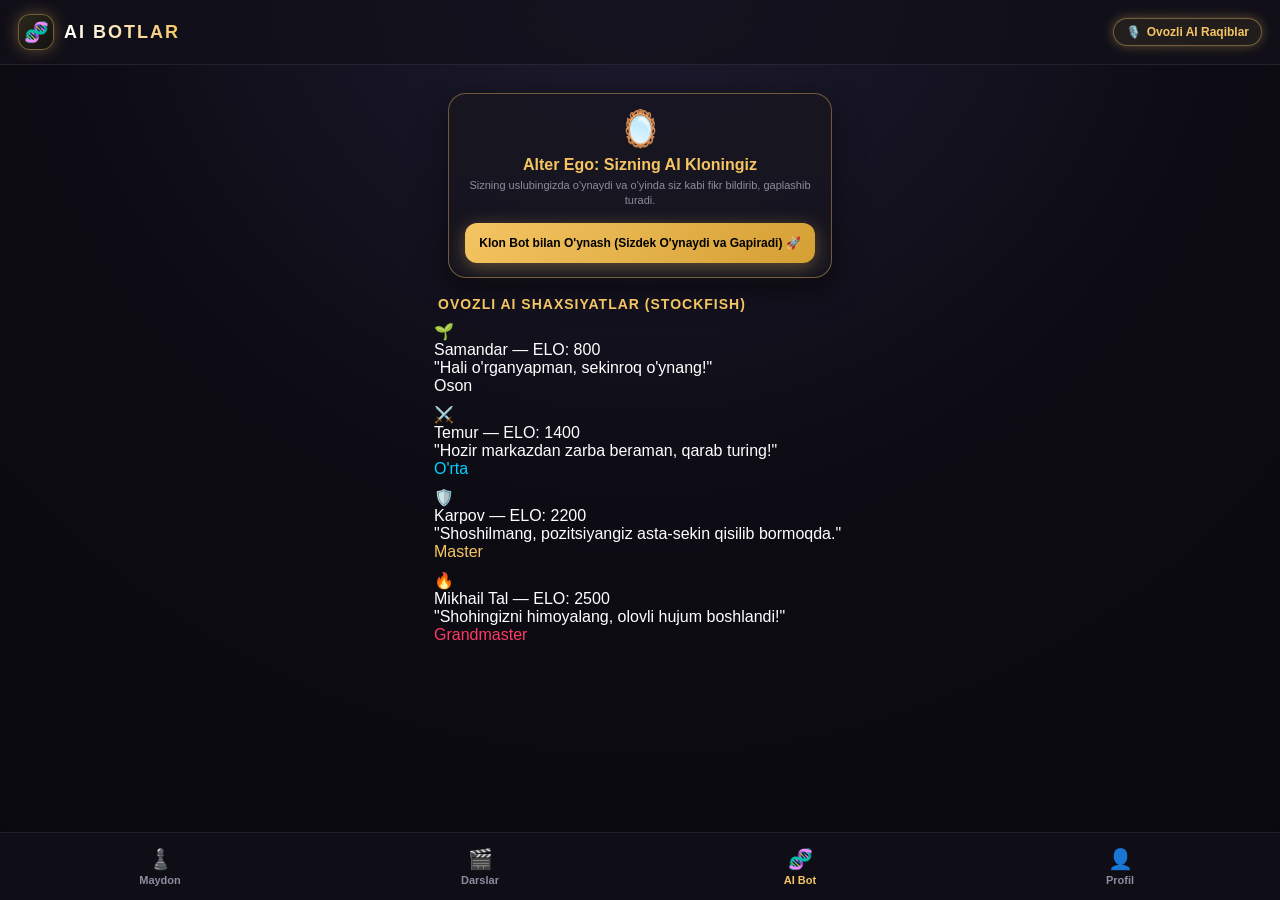
==== alterego.html @ b19a42cc "Create alterego.html" ====
<!DOCTYPE html>
<html lang="uz">
<head>
  <meta charset="UTF-8">
  <meta name="viewport" content="width=device-width, initial-scale=1.0, maximum-scale=1.0, user-scalable=no">
  <title>AALTEEER - Gapiruvchi AI Botlar & Alter Ego</title>
  <link rel="stylesheet" href="style.css">
  <script src="https://code.jquery.com/jquery-3.6.0.min.js"></script>
  <script src="https://telegram.org/js/telegram-web-app.js"></script>
</head>
<body>

  <!-- Top Glass Header -->
  <div class="top-header">
    <div class="brand-box">
      <div class="brand-logo">🧬</div>
      <div class="brand-title">AI BOTLAR</div>
    </div>
    <div class="header-actions">
      <div class="user-badge" id="botTierBadge">
        <span>🎙️</span> <span>Ovozli AI Raqiblar</span>
      </div>
    </div>
  </div>

  <div style="max-width:440px; margin:0 auto; padding:14px;">
    
    <!-- Alter Ego Shaxsiy Bot Klonlash -->
    <div class="skills-card" style="text-align:center; border-color:var(--border-gold);">
      <div style="font-size:36px; margin-bottom:6px;">🪞</div>
      <h3 style="font-size:16px; color:var(--accent-gold); margin-bottom:4px;">Alter Ego: Sizning AI Kloningiz</h3>
      <p style="font-size:11px; color:var(--text-muted); line-height:1.4; margin-bottom:14px;">
        Sizning uslubingizda o'ynaydi va o'yinda siz kabi fikr bildirib, gaplashib turadi.
      </p>
      <button class="btn btn-gold" style="width:100%;" onclick="activateCloneBot()">
        Klon Bot bilan O'ynash (Sizdek O'ynaydi va Gapiradi) 🚀
      </button>
    </div>

    <!-- AI Botlar Ro'yxati -->
    <h3 style="font-size:14px; font-weight:800; color:var(--accent-gold); margin:18px 0 10px 4px; text-transform:uppercase; letter-spacing:1px;">
      Ovozli AI Shaxsiyatlar (Stockfish)
    </h3>

    <!-- Bot 1: Boshlang'ich -->
    <div class="duo-node active-lesson" style="margin-bottom:10px;" onclick="selectVoiceBot('🌱', 'Samandar (Boshlang\'ich)', 800, 3, 'beginner', 'Siz bilan do\'stona o\'rganadi va sodda gapiradi.')">
      <div class="node-left">
        <div class="node-icon">🌱</div>
        <div>
          <div class="node-title">Samandar — ELO: 800</div>
          <div class="node-sub">"Hali o'rganyapman, sekinroq o'ynang!"</div>
        </div>
      </div>
      <span class="node-status-badge">Oson</span>
    </div>

    <!-- Bot 2: Havaskor -->
    <div class="duo-node active-lesson" style="margin-bottom:10px;" onclick="selectVoiceBot('⚔️', 'Temur (Hujumchi Havaskor)', 1400, 6, 'balanced', 'Hujum qilganda maxtanadi, xato qilsa afsuslanadi.')">
      <div class="node-left">
        <div class="node-icon">⚔️</div>
        <div>
          <div class="node-title">Temur — ELO: 1400</div>
          <div class="node-sub">"Hozir markazdan zarba beraman, qarab turing!"</div>
        </div>
      </div>
      <span class="node-status-badge" style="color:var(--accent-cyan);">O'rta</span>
    </div>

    <!-- Bot 3: Karpov (Pozitsion Master) -->
    <div class="duo-node active-lesson" style="margin-bottom:10px;" onclick="selectVoiceBot('🛡️', 'Anatoly Karpov (Pozitsion)', 2200, 10, 'solid', 'Juda xotirjam va sovuqqon gapiradi.')">
      <div class="node-left">
        <div class="node-icon">🛡️</div>
        <div>
          <div class="node-title">Karpov — ELO: 2200</div>
          <div class="node-sub">"Shoshilmang, pozitsiyangiz asta-sekin qisilib bormoqda."</div>
        </div>
      </div>
      <span class="node-status-badge" style="color:var(--accent-gold);">Master</span>
    </div>

    <!-- Bot 4: Tal (Tajovuzkor Grandmaster) -->
    <div class="duo-node active-lesson" style="margin-bottom:10px;" onclick="selectVoiceBot('🔥', 'Mikhail Tal (Tajovuzkor GM)', 2500, 14, 'aggressive', 'Qurbonliklar qiladi va sizni jangga chorlab gapiradi.')">
      <div class="node-left">
        <div class="node-icon">🔥</div>
        <div>
          <div class="node-title">Mikhail Tal — ELO: 2500</div>
          <div class="node-sub">"Shohingizni himoyalang, olovli hujum boshlandi!"</div>
        </div>
      </div>
      <span class="node-status-badge" style="color:var(--accent-red);">Grandmaster</span>
    </div>

  </div>

  <!-- Bottom Navigation -->
  <div class="bottom-navbar">
    <a href="index.html" class="nav-item">
      <span class="nav-icon">♟️</span>
      <span>Maydon</span>
    </a>
    <a href="lessons.html" class="nav-item">
      <span class="nav-icon">🎬</span>
      <span>Darslar</span>
    </a>
    <a href="alterego.html" class="nav-item active">
      <span class="nav-icon">🧬</span>
      <span>AI Bot</span>
    </a>
    <a href="auth.html" class="nav-item">
      <span class="nav-icon">👤</span>
      <span>Profil</span>
    </a>
  </div>

  <script>
    function selectVoiceBot(avatar, name, elo, depth, personality, desc) {
      const botConfig = {
        avatar: avatar,
        name: name,
        elo: elo,
        depth: depth,
        personality: personality,
        desc: desc
      };
      localStorage.setItem('aalteeer_selected_bot', JSON.stringify(botConfig));
      alert(`🤖 Tanlandi: ${name}\nO'yinda bu bot siz bilan o'zbekcha gaplashib o'ynaydi!`);
      window.location.href = 'index.html';
    }

    function activateCloneBot() {
      const user = JSON.parse(localStorage.getItem('aalteeer_user') || '{}');
      const userName = user.name || "Bekzod";
      const cloneConfig = {
        avatar: "🪞",
        name: `${userName} (AI Alter Ego)`,
        elo: 2300,
        depth: 11,
        personality: 'clone',
        desc: "Sizning shaxsiy o'yin va so'zlashuv uslubingizdagi bot."
      };
      localStorage.setItem('aalteeer_selected_bot', JSON.stringify(cloneConfig));
      alert(`🧬 Sizning shaxsiy AI botingiz faollashdi!`);
      window.location.href = 'index.html';
    }
  </script>
</body>
</html>
---- style.css ----
:root {
  --bg-main: #0a090e;
  --bg-surface: #14131b;
  --bg-card: rgba(23, 22, 32, 0.85);
  --bg-glass: rgba(18, 17, 26, 0.75);
  
  --accent-gold: #f5c563;
  --accent-gold-glow: rgba(245, 197, 99, 0.35);
  --accent-cyan: #00d2ff;
  --accent-cyan-glow: rgba(0, 210, 255, 0.3);
  --accent-green: #00f2aa;
  --accent-red: #ff3864;
  
  --text-main: #ffffff;
  --text-muted: #8e8c9f;
  --border-glass: rgba(255, 255, 255, 0.08);
  --border-gold: rgba(245, 197, 99, 0.4);
}

* {
  box-sizing: border-box;
  margin: 0;
  padding: 0;
  font-family: -apple-system, BlinkMacSystemFont, 'SF Pro Display', 'Segoe UI', Roboto, sans-serif;
  user-select: none;
  -webkit-tap-highlight-color: transparent;
}

body {
  background: radial-gradient(circle at 50% -10%, #201d33 0%, #0d0c14 50%, var(--bg-main) 100%);
  color: var(--text-main);
  min-height: 100vh;
  padding-bottom: 90px;
  overflow-x: hidden;
}

/* Luxury Glass Header */
.top-header {
  position: sticky;
  top: 0;
  z-index: 100;
  background: var(--bg-glass);
  backdrop-filter: blur(20px);
  -webkit-backdrop-filter: blur(20px);
  padding: 14px 18px;
  display: flex;
  justify-content: space-between;
  align-items: center;
  border-bottom: 1px solid var(--border-glass);
}

.brand-box {
  display: flex;
  align-items: center;
  gap: 10px;
}

.brand-logo {
  width: 36px;
  height: 36px;
  background: linear-gradient(135deg, #2b271d, #141310);
  border: 1px solid var(--border-gold);
  border-radius: 12px;
  display: flex;
  align-items: center;
  justify-content: center;
  font-size: 20px;
  box-shadow: 0 0 16px var(--accent-gold-glow);
}

.brand-title {
  font-size: 18px;
  font-weight: 900;
  letter-spacing: 2px;
  background: linear-gradient(90deg, #ffffff, var(--accent-gold));
  -webkit-background-clip: text;
  -webkit-text-fill-color: transparent;
}

.user-badge {
  background: rgba(245, 197, 99, 0.08);
  border: 1px solid var(--border-gold);
  padding: 6px 12px;
  border-radius: 20px;
  font-size: 12px;
  font-weight: 700;
  color: var(--accent-gold);
  display: flex;
  align-items: center;
  gap: 6px;
  box-shadow: 0 0 12px var(--accent-gold-glow);
  cursor: pointer;
  text-decoration: none;
}

/* Skills Radar Card */
.skills-card {
  background: var(--bg-card);
  border: 1px solid var(--border-glass);
  border-radius: 18px;
  padding: 14px 16px;
  margin: 14px;
  box-shadow: 0 10px 30px rgba(0,0,0,0.5);
}

.skills-title {
  font-size: 11px;
  font-weight: 900;
  letter-spacing: 1.5px;
  color: var(--accent-gold);
  margin-bottom: 10px;
  text-transform: uppercase;
}

.skill-row {
  display: flex;
  align-items: center;
  justify-content: space-between;
  font-size: 12px;
  font-weight: 600;
  margin-bottom: 8px;
}

.skill-track {
  flex: 1;
  height: 6px;
  background: #08070d;
  border-radius: 4px;
  margin: 0 12px;
  overflow: hidden;
  border: 1px solid rgba(255,255,255,0.03);
}

.skill-prog { height: 100%; border-radius: 4px; transition: width 0.6s ease; }

/* Match Meta Bar */
.match-meta-bar {
  display: flex;
  justify-content: space-between;
  align-items: center;
  background: var(--bg-card);
  border: 1px solid var(--border-glass);
  border-radius: 16px;
  padding: 12px 14px;
  margin: 0 14px 14px 14px;
}

.opponent-box {
  display: flex;
  align-items: center;
  gap: 10px;
}

.opponent-avatar {
  width: 42px;
  height: 42px;
  border-radius: 12px;
  background: #201f2e;
  border: 1px solid var(--border-glass);
  display: flex;
  align-items: center;
  justify-content: center;
  font-size: 22px;
}

.game-status {
  font-size: 11px;
  font-weight: 800;
  padding: 6px 14px;
  border-radius: 10px;
  background: rgba(0, 242, 170, 0.12);
  color: var(--accent-green);
  border: 1px solid rgba(0, 242, 170, 0.3);
}

/* Luxury Board Container */
.board-container {
  background: linear-gradient(145deg, #1b1a26, #0e0d16);
  padding: 10px;
  border-radius: 20px;
  border: 1px solid var(--border-glass);
  box-shadow: 0 15px 40px rgba(0,0,0,0.8), 0 0 25px rgba(245, 197, 99, 0.08);
  margin: 0 14px 14px 14px;
}

#board { width: 100%; border-radius: 12px; overflow: hidden; }

/* Controls Buttons */
.controls-grid {
  display: grid;
  grid-template-columns: 1fr 1fr 1fr;
  gap: 10px;
  margin: 0 14px 14px 14px;
}

.btn {
  padding: 13px;
  border-radius: 12px;
  font-size: 12px;
  font-weight: 800;
  cursor: pointer;
  border: 1px solid var(--border-glass);
  background: rgba(255,255,255,0.04);
  color: #fff;
  display: flex;
  align-items: center;
  justify-content: center;
  gap: 6px;
  backdrop-filter: blur(10px);
  transition: all 0.15s;
}

.btn:active { transform: scale(0.97); }

.btn-gold {
  background: linear-gradient(135deg, #f5c563, #d49f33);
  color: #000;
  border: none;
  font-weight: 900;
  box-shadow: 0 4px 18px var(--accent-gold-glow);
}

.btn-voice-active {
  background: linear-gradient(135deg, #ff3864, #b8173c) !important;
  color: #fff !important;
  box-shadow: 0 0 18px rgba(255, 56, 100, 0.6) !important;
  animation: pulse 1.2s infinite ease-in-out;
}

@keyframes pulse {
  0%, 100% { transform: scale(1); }
  50% { transform: scale(1.04); }
}

/* =======================================================
   DUOLINGO ZIGZAG ROADMAP WITH CURVED ROPE (SVG PATH)
   ======================================================= */
.duo-container {
  position: relative;
  max-width: 420px;
  margin: 0 auto;
  padding: 30px 10px 100px 10px;
  min-height: 100vh;
}

.duo-rope-svg {
  position: absolute;
  top: 0;
  left: 0;
  width: 100%;
  height: 100%;
  z-index: 1;
  pointer-events: none;
}

.duo-rope-path {
  fill: none;
  stroke: rgba(245, 197, 99, 0.25);
  stroke-width: 8;
  stroke-linecap: round;
  stroke-dasharray: 12 8;
}

.duo-nodes-wrapper {
  position: relative;
  z-index: 2;
  display: flex;
  flex-direction: column;
  align-items: center;
  gap: 48px;
}

/* Dumaloq Duolingo Tugmasi */
.duo-circle-btn {
  width: 78px;
  height: 78px;
  border-radius: 50%;
  background: linear-gradient(145deg, #242233, #151420);
  border: 4px solid #36334a;
  display: flex;
  flex-direction: column;
  align-items: center;
  justify-content: center;
  cursor: pointer;
  position: relative;
  box-shadow: 0 8px 0 #0d0c14, 0 12px 25px rgba(0,0,0,0.6);
  transition: all 0.15s ease-out;
}

.duo-circle-btn:active {
  transform: translateY(6px);
  box-shadow: 0 2px 0 #0d0c14, 0 4px 10px rgba(0,0,0,0.4);
}

.duo-circle-btn.completed {
  background: linear-gradient(145deg, #00f2aa, #009e6e);
  border-color: #7affd4;
  box-shadow: 0 8px 0 #006647, 0 0 20px rgba(0, 242, 170, 0.4);
}

.duo-circle-btn.active {
  background: linear-gradient(145deg, #f5c563, #d49f33);
  border-color: #ffe6a3;
  box-shadow: 0 8px 0 #946914, 0 0 25px var(--accent-gold-glow);
  animation: activeBounce 2s infinite ease-in-out;
}

@keyframes activeBounce {
  0%, 100% { transform: translateY(0); }
  50% { transform: translateY(-6px); }
}

.duo-circle-btn.locked {
  background: #181722;
  border-color: #2b293b;
  opacity: 0.65;
}

.duo-icon { font-size: 28px; }

.duo-crown {
  position: absolute;
  top: -12px;
  right: -8px;
  font-size: 18px;
  filter: drop-shadow(0 2px 5px rgba(0,0,0,0.6));
}

.duo-label {
  position: absolute;
  bottom: -24px;
  white-space: nowrap;
  font-size: 11px;
  font-weight: 800;
  color: var(--text-main);
  background: rgba(18, 17, 26, 0.9);
  padding: 3px 8px;
  border-radius: 8px;
  border: 1px solid var(--border-glass);
}

/* Zigzag Lateral Offsets */
.pos-center { transform: translateX(0); }
.pos-left { transform: translateX(-65px); }
.pos-right { transform: translateX(65px); }

/* Bottom Glass Navigation */
.bottom-navbar {
  position: fixed;
  bottom: 0;
  left: 0;
  width: 100%;
  height: 68px;
  background: var(--bg-glass);
  backdrop-filter: blur(25px);
  -webkit-backdrop-filter: blur(25px);
  display: flex;
  justify-content: space-around;
  align-items: center;
  border-top: 1px solid var(--border-glass);
  z-index: 1000;
}

.nav-item {
  display: flex;
  flex-direction: column;
  align-items: center;
  color: var(--text-muted);
  font-size: 11px;
  font-weight: 700;
  text-decoration: none;
  cursor: pointer;
  width: 20%;
  transition: color 0.15s;
}

.nav-item.active { color: var(--accent-gold); }
.nav-icon { font-size: 20px; margin-bottom: 3px; }

/* Modals */
.modal-overlay {
  position: fixed;
  top: 0;
  left: 0;
  width: 100vw;
  height: 100vh;
  background: rgba(0, 0, 0, 0.9);
  backdrop-filter: blur(14px);
  z-index: 9999;
  display: flex;
  justify-content: center;
  align-items: center;
  padding: 20px;
}

.modal-card {
  background: linear-gradient(165deg, #1c1a29, #0f0e16);
  border: 1px solid var(--border-gold);
  border-radius: 24px;
  padding: 28px 22px;
  text-align: center;
  width: 100%;
  max-width: 390px;
  box-shadow: 0 0 50px rgba(245, 197, 99, 0.25);
}

.input-group {
  text-align: left;
  margin-bottom: 12px;
}

.input-label {
  font-size: 11px;
  font-weight: 800;
  color: var(--text-muted);
  margin-bottom: 5px;
  display: block;
  text-transform: uppercase;
  letter-spacing: 0.8px;
}

.custom-input {
  width: 100%;
  background: #0b0a12;
  border: 1px solid var(--border-glass);
  border-radius: 12px;
  padding: 13px 15px;
  color: #fff;
  font-size: 13px;
  outline: none;
  transition: border-color 0.2s;
}

.custom-input:focus { border-color: var(--accent-gold); }

.error-hint {
  font-size: 11px;
  color: var(--accent-red);
  margin-top: 4px;
  display: none;
}
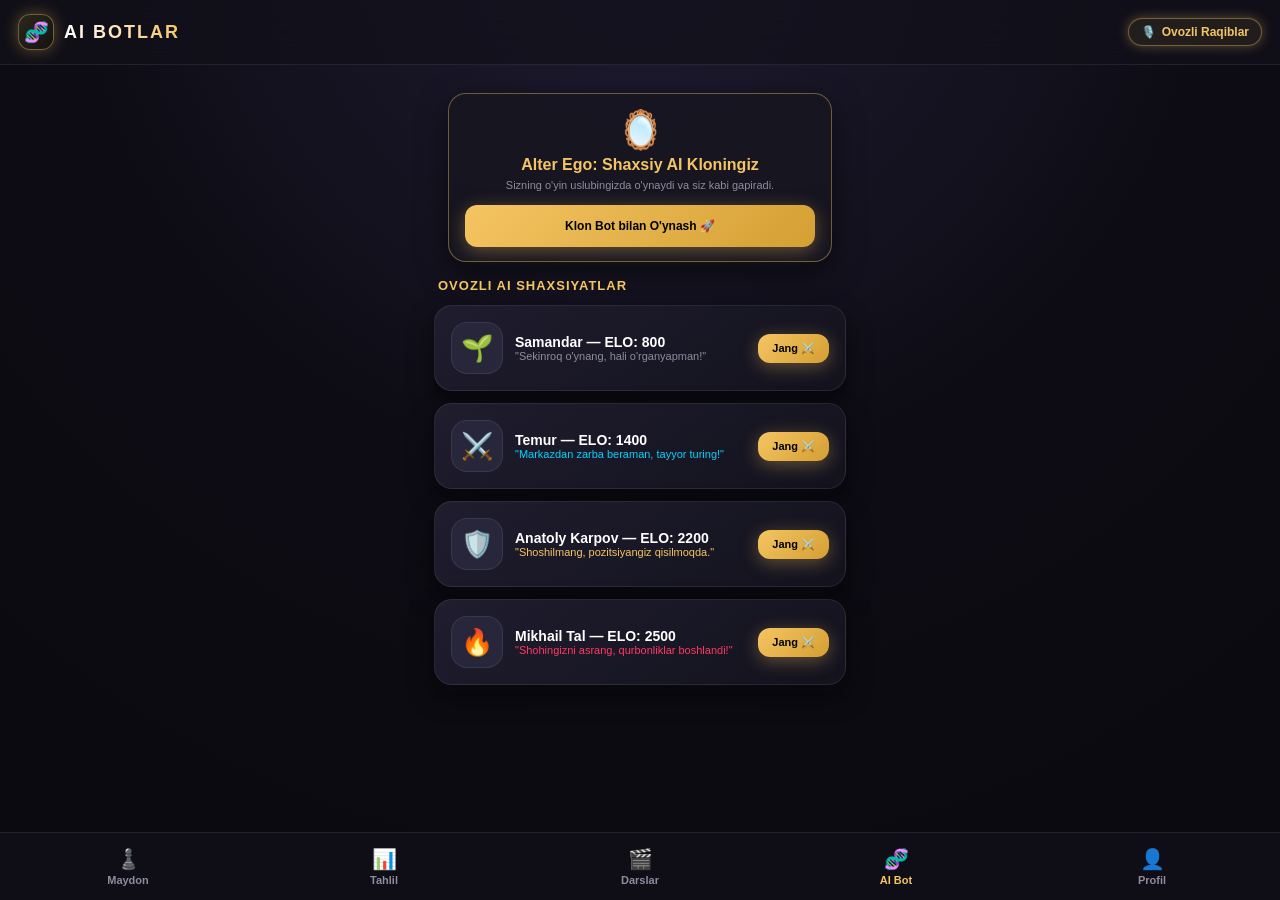
==== commit d9e0d4ca: "Refactor alterego.html for AI bot features Updated the title and descriptions for the AI bot feature" ====
--- a/alterego.html
+++ b/alterego.html
@@ -3,91 +3,121 @@
 <head>
   <meta charset="UTF-8">
   <meta name="viewport" content="width=device-width, initial-scale=1.0, maximum-scale=1.0, user-scalable=no">
-  <title>AALTEEER - Gapiruvchi AI Botlar & Alter Ego</title>
+  <title>AALTEEER - Ovozli AI Botlar</title>
   <link rel="stylesheet" href="style.css">
   <script src="https://code.jquery.com/jquery-3.6.0.min.js"></script>
   <script src="https://telegram.org/js/telegram-web-app.js"></script>
+
+  <style>
+    .bot-3d-card {
+      background: linear-gradient(145deg, #1f1d2e, #13121d);
+      border: 1px solid var(--border-glass);
+      border-radius: 18px;
+      padding: 16px;
+      margin-bottom: 12px;
+      display: flex;
+      align-items: center;
+      justify-content: space-between;
+      cursor: pointer;
+      box-shadow: 0 8px 0 #09080e, 0 12px 25px rgba(0,0,0,0.6);
+      transition: all 0.15s ease-out;
+    }
+    .bot-3d-card:active {
+      transform: translateY(6px);
+      box-shadow: 0 2px 0 #09080e, 0 4px 10px rgba(0,0,0,0.4);
+    }
+    .bot-avatar-box {
+      width: 52px;
+      height: 52px;
+      border-radius: 16px;
+      background: #28263a;
+      border: 1px solid var(--border-glass);
+      display: flex;
+      align-items: center;
+      justify-content: center;
+      font-size: 26px;
+    }
+  </style>
 </head>
 <body>
 
-  <!-- Top Glass Header -->
+  <!-- Top Header -->
   <div class="top-header">
     <div class="brand-box">
       <div class="brand-logo">🧬</div>
       <div class="brand-title">AI BOTLAR</div>
     </div>
     <div class="header-actions">
-      <div class="user-badge" id="botTierBadge">
-        <span>🎙️</span> <span>Ovozli AI Raqiblar</span>
+      <div class="user-badge">
+        <span>🎙️</span> <span>Ovozli Raqiblar</span>
       </div>
     </div>
   </div>
 
   <div style="max-width:440px; margin:0 auto; padding:14px;">
     
-    <!-- Alter Ego Shaxsiy Bot Klonlash -->
-    <div class="skills-card" style="text-align:center; border-color:var(--border-gold);">
-      <div style="font-size:36px; margin-bottom:6px;">🪞</div>
-      <h3 style="font-size:16px; color:var(--accent-gold); margin-bottom:4px;">Alter Ego: Sizning AI Kloningiz</h3>
-      <p style="font-size:11px; color:var(--text-muted); line-height:1.4; margin-bottom:14px;">
-        Sizning uslubingizda o'ynaydi va o'yinda siz kabi fikr bildirib, gaplashib turadi.
+    <!-- Alter Ego Bot Klonlash -->
+    <div class="skills-card" style="text-align:center; border-color:var(--border-gold); margin-bottom:16px;">
+      <div style="font-size:38px; margin-bottom:4px;">🪞</div>
+      <h3 style="font-size:16px; color:var(--accent-gold); margin-bottom:4px;">Alter Ego: Shaxsiy AI Kloningiz</h3>
+      <p style="font-size:11px; color:var(--text-muted); line-height:1.4; margin-bottom:12px;">
+        Sizning o'yin uslubingizda o'ynaydi va siz kabi gapiradi.
       </p>
-      <button class="btn btn-gold" style="width:100%;" onclick="activateCloneBot()">
-        Klon Bot bilan O'ynash (Sizdek O'ynaydi va Gapiradi) 🚀
+      <button class="btn btn-gold" style="width:100%; padding:14px; font-weight:900;" onclick="activateCloneBot()">
+        Klon Bot bilan O'ynash 🚀
       </button>
     </div>
 
-    <!-- AI Botlar Ro'yxati -->
-    <h3 style="font-size:14px; font-weight:800; color:var(--accent-gold); margin:18px 0 10px 4px; text-transform:uppercase; letter-spacing:1px;">
-      Ovozli AI Shaxsiyatlar (Stockfish)
+    <h3 style="font-size:13px; font-weight:900; color:var(--accent-gold); margin:0 0 12px 4px; text-transform:uppercase; letter-spacing:1px;">
+      Ovozli AI Shaxsiyatlar
     </h3>
 
-    <!-- Bot 1: Boshlang'ich -->
-    <div class="duo-node active-lesson" style="margin-bottom:10px;" onclick="selectVoiceBot('🌱', 'Samandar (Boshlang\'ich)', 800, 3, 'beginner', 'Siz bilan do\'stona o\'rganadi va sodda gapiradi.')">
-      <div class="node-left">
-        <div class="node-icon">🌱</div>
+    <!-- 1. Samandar -->
+    <div class="bot-3d-card" onclick="selectVoiceBot('🌱', 'Samandar', 800, 3, 'beginner', 'Sodda o\'ynaydi va o\'rganadi')">
+      <div style="display:flex; align-items:center; gap:12px;">
+        <div class="bot-avatar-box">🌱</div>
         <div>
-          <div class="node-title">Samandar — ELO: 800</div>
-          <div class="node-sub">"Hali o'rganyapman, sekinroq o'ynang!"</div>
+          <div style="font-size:14px; font-weight:800;">Samandar — ELO: 800</div>
+          <div style="font-size:11px; color:var(--text-muted);">"Sekinroq o'ynang, hali o'rganyapman!"</div>
         </div>
       </div>
-      <span class="node-status-badge">Oson</span>
+      <button class="btn btn-gold" style="padding:8px 14px; font-size:11px;">Jang ⚔️</button>
     </div>
 
-    <!-- Bot 2: Havaskor -->
-    <div class="duo-node active-lesson" style="margin-bottom:10px;" onclick="selectVoiceBot('⚔️', 'Temur (Hujumchi Havaskor)', 1400, 6, 'balanced', 'Hujum qilganda maxtanadi, xato qilsa afsuslanadi.')">
-      <div class="node-left">
-        <div class="node-icon">⚔️</div>
+    <!-- 2. Temur -->
+    <div class="bot-3d-card" onclick="selectVoiceBot('⚔️', 'Temur', 1400, 6, 'balanced', 'Hujumkor kombinatsiyalar')">
+      <div style="display:flex; align-items:center; gap:12px;">
+        <div class="bot-avatar-box">⚔️</div>
         <div>
-          <div class="node-title">Temur — ELO: 1400</div>
-          <div class="node-sub">"Hozir markazdan zarba beraman, qarab turing!"</div>
+          <div style="font-size:14px; font-weight:800;">Temur — ELO: 1400</div>
+          <div style="font-size:11px; color:var(--accent-cyan);">"Markazdan zarba beraman, tayyor turing!"</div>
         </div>
       </div>
-      <span class="node-status-badge" style="color:var(--accent-cyan);">O'rta</span>
+      <button class="btn btn-gold" style="padding:8px 14px; font-size:11px;">Jang ⚔️</button>
     </div>
 
-    <!-- Bot 3: Karpov (Pozitsion Master) -->
-    <div class="duo-node active-lesson" style="margin-bottom:10px;" onclick="selectVoiceBot('🛡️', 'Anatoly Karpov (Pozitsion)', 2200, 10, 'solid', 'Juda xotirjam va sovuqqon gapiradi.')">
-      <div class="node-left">
-        <div class="node-icon">🛡️</div>
+    <!-- 3. Karpov -->
+    <div class="bot-3d-card" onclick="selectVoiceBot('🛡️', 'Karpov', 2200, 10, 'solid', 'Sovuqqon pozitsion usta')">
+      <div style="display:flex; align-items:center; gap:12px;">
+        <div class="bot-avatar-box">🛡️</div>
         <div>
-          <div class="node-title">Karpov — ELO: 2200</div>
-          <div class="node-sub">"Shoshilmang, pozitsiyangiz asta-sekin qisilib bormoqda."</div>
+          <div style="font-size:14px; font-weight:800;">Anatoly Karpov — ELO: 2200</div>
+          <div style="font-size:11px; color:var(--accent-gold);">"Shoshilmang, pozitsiyangiz qisilmoqda."</div>
         </div>
       </div>
-      <span class="node-status-badge" style="color:var(--accent-gold);">Master</span>
+      <button class="btn btn-gold" style="padding:8px 14px; font-size:11px;">Jang ⚔️</button>
     </div>
 
-    <!-- Bot 4: Tal (Tajovuzkor Grandmaster) -->
-    <div class="duo-node active-lesson" style="margin-bottom:10px;" onclick="selectVoiceBot('🔥', 'Mikhail Tal (Tajovuzkor GM)', 2500, 14, 'aggressive', 'Qurbonliklar qiladi va sizni jangga chorlab gapiradi.')">
-      <div class="node-left">
-        <div class="node-icon">🔥</div>
+    <!-- 4. Tal -->
+    <div class="bot-3d-card" onclick="selectVoiceBot('🔥', 'Mikhail Tal', 2500, 14, 'aggressive', 'To\'xtovsiz olovli hujum')">
+      <div style="display:flex; align-items:center; gap:12px;">
+        <div class="bot-avatar-box">🔥</div>
         <div>
-          <div class="node-title">Mikhail Tal — ELO: 2500</div>
-          <div class="node-sub">"Shohingizni himoyalang, olovli hujum boshlandi!"</div>
+          <div style="font-size:14px; font-weight:800;">Mikhail Tal — ELO: 2500</div>
+          <div style="font-size:11px; color:var(--accent-red);">"Shohingizni asrang, qurbonliklar boshlandi!"</div>
         </div>
       </div>
-      <span class="node-status-badge" style="color:var(--accent-red);">Grandmaster</span>
+      <button class="btn btn-gold" style="padding:8px 14px; font-size:11px;">Jang ⚔️</button>
     </div>
 
   </div>
@@ -97,6 +127,10 @@
     <a href="index.html" class="nav-item">
       <span class="nav-icon">♟️</span>
       <span>Maydon</span>
+    </a>
+    <a href="analysis.html" class="nav-item">
+      <span class="nav-icon">📊</span>
+      <span>Tahlil</span>
     </a>
     <a href="lessons.html" class="nav-item">
       <span class="nav-icon">🎬</span>
@@ -114,16 +148,9 @@
 
   <script>
     function selectVoiceBot(avatar, name, elo, depth, personality, desc) {
-      const botConfig = {
-        avatar: avatar,
-        name: name,
-        elo: elo,
-        depth: depth,
-        personality: personality,
-        desc: desc
-      };
+      const botConfig = { avatar, name, elo, depth, personality, desc };
       localStorage.setItem('aalteeer_selected_bot', JSON.stringify(botConfig));
-      alert(`🤖 Tanlandi: ${name}\nO'yinda bu bot siz bilan o'zbekcha gaplashib o'ynaydi!`);
+      alert(`🤖 Tanlandi: ${name}\nO'yinda bu bot siz bilan o'zbekcha gaplashadi!`);
       window.location.href = 'index.html';
     }
 
@@ -136,7 +163,7 @@
         elo: 2300,
         depth: 11,
         personality: 'clone',
-        desc: "Sizning shaxsiy o'yin va so'zlashuv uslubingizdagi bot."
+        desc: "Sizning shaxsiy uslubingizdagi AI bot."
       };
       localStorage.setItem('aalteeer_selected_bot', JSON.stringify(cloneConfig));
       alert(`🧬 Sizning shaxsiy AI botingiz faollashdi!`);
